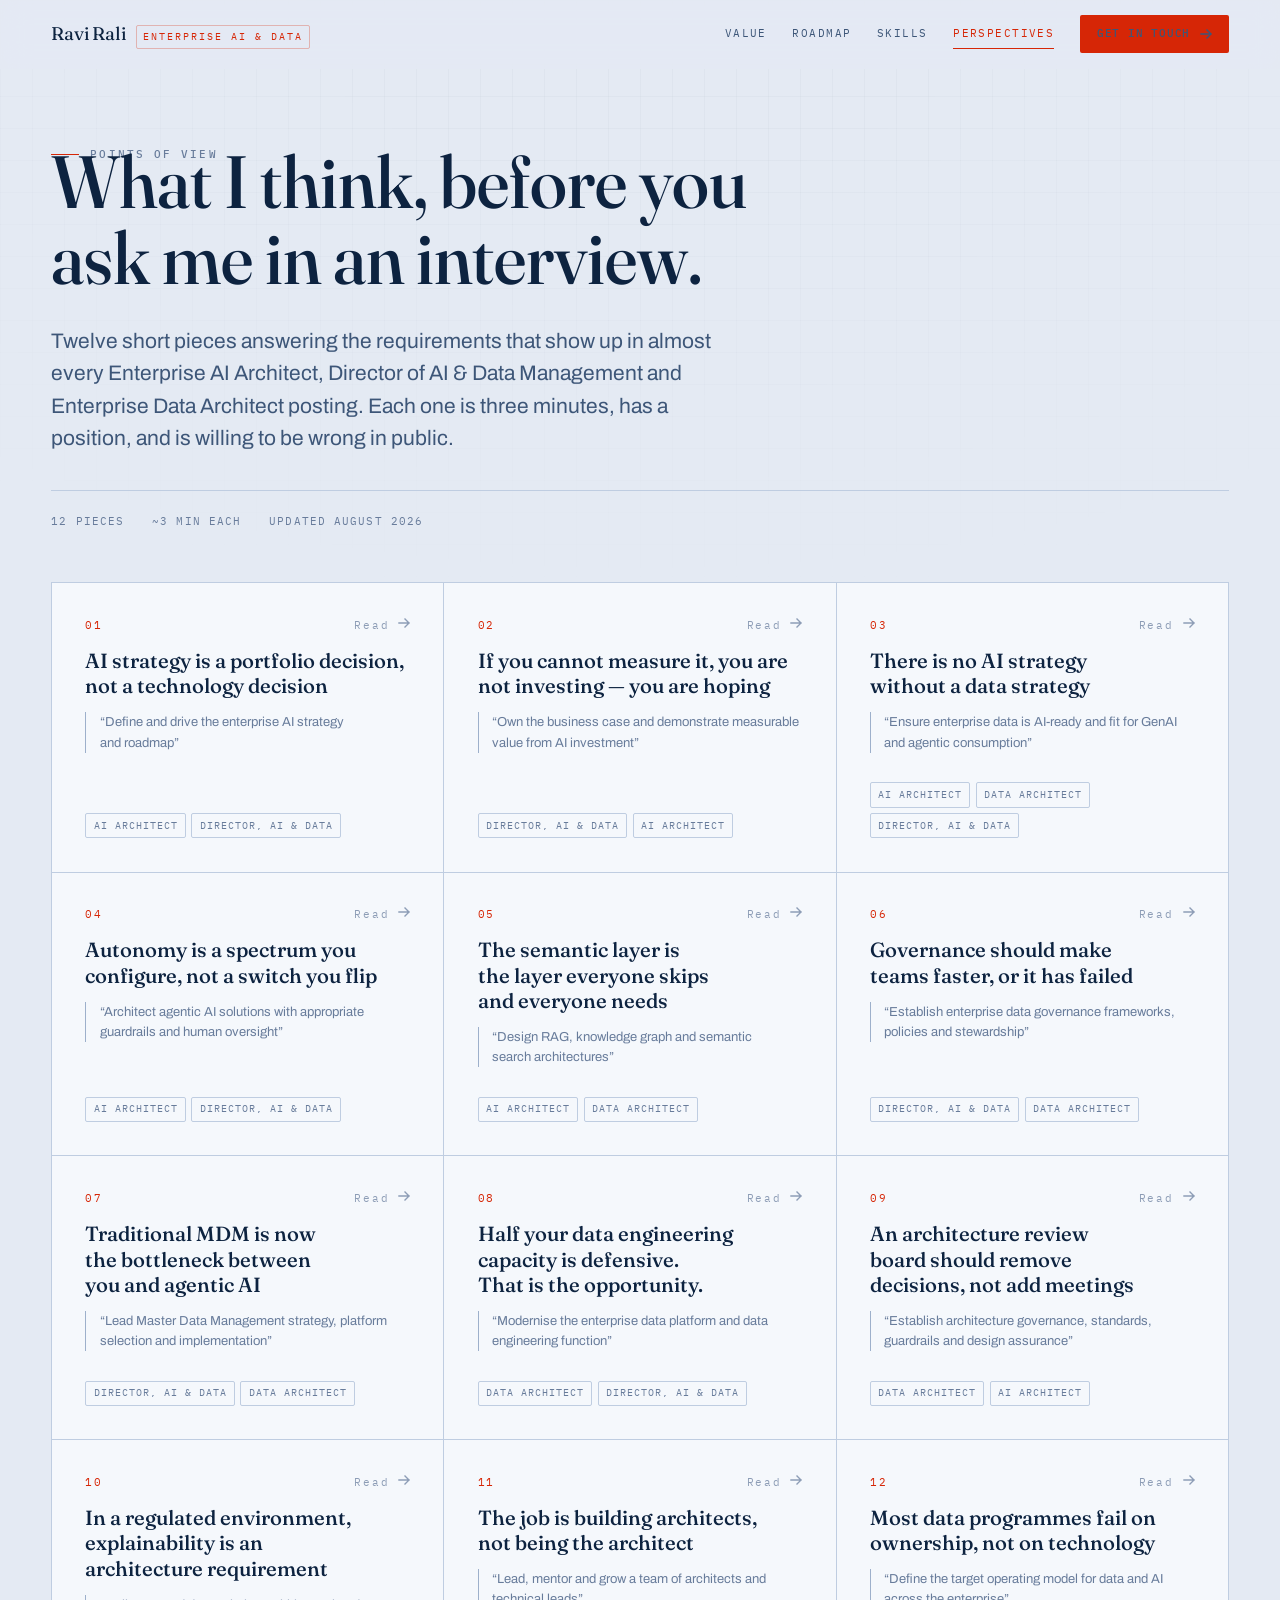
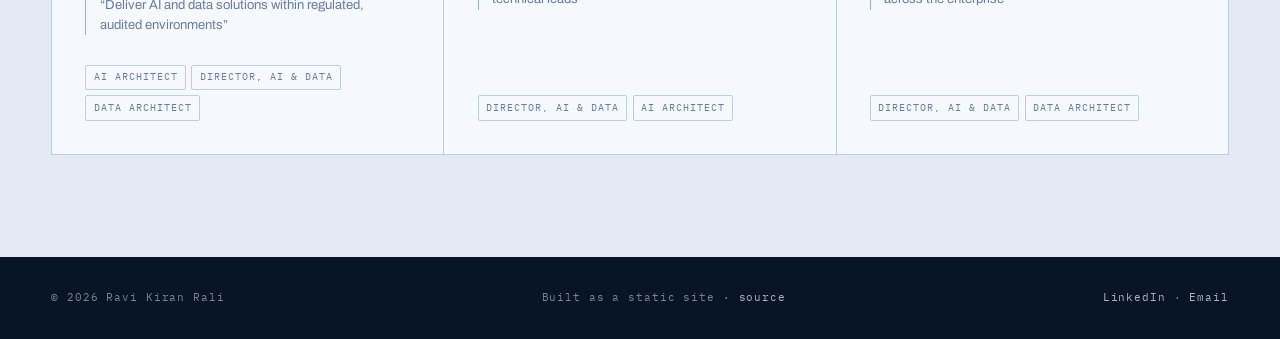
==== perspectives/index.html @ 4c83791d "Build CV site: roadmap, skills pillars and 12 perspective pages Static site for ravikrali/resume, ge" ====
<!doctype html>
<html lang="en" class="no-js">
<head>
<meta charset="utf-8">
<meta name="viewport" content="width=device-width, initial-scale=1">
<title>Perspectives — Ravi Rali</title>
<meta name="description" content="Short points of view on AI strategy, data governance, MDM, agentic AI, architecture governance and leading architects.">
<link rel="canonical" href="https://ravikrali.github.io/resume/perspectives/index.html">
<meta property="og:type" content="website">
<meta property="og:title" content="Perspectives — Ravi Rali">
<meta property="og:description" content="Short points of view on AI strategy, data governance, MDM, agentic AI, architecture governance and leading architects.">
<meta property="og:url" content="https://ravikrali.github.io/resume/perspectives/index.html">
<meta name="twitter:card" content="summary_large_image">
<meta name="theme-color" content="#0d2340">
<link rel="preconnect" href="https://fonts.googleapis.com">
<link rel="preconnect" href="https://fonts.gstatic.com" crossorigin>
<link rel="stylesheet" href="https://fonts.googleapis.com/css2?family=Fraunces:opsz,wght@9..144,300..700&family=Archivo:wght@400;500;600&family=IBM+Plex+Mono:wght@400;500&display=swap">
<link rel="stylesheet" href="../assets/css/site.css">
<link rel="icon" href="../assets/img/favicon.svg" type="image/svg+xml">

</head>
<body>
<a class="skip" href="#main">Skip to content</a>
<header class="masthead">
  <div class="shell masthead__in">
    <a class="brand" href="../index.html">
      Ravi&nbsp;Rali
      <span class="brand__mark">Enterprise AI &amp; Data</span>
    </a>
    <nav class="navlinks" aria-label="Primary">
      <a href="../index.html#value">Value</a>
      <a href="../index.html#roadmap">Roadmap</a>
      <a href="../index.html#skills">Skills</a>
      <a class="nav-keep" href="../perspectives/index.html" aria-current="page">Perspectives</a>
      <a class="btn" href="../index.html#contact">Get in touch <svg class="arw" width="12" height="12" viewBox="0 0 12 12" fill="none" aria-hidden="true"><path d="M1 6h10M7 2l4 4-4 4" stroke="currentColor" stroke-width="1.4" stroke-linecap="square"/></svg></a>
    </nav>
  </div>
</header>
<main id="main">
<section class="povhero">
  <div class="shell">
    <p class="eyebrow">Points of view</p>
    <h1>What I think, before you ask me in an interview.</h1>
    <p class="povhero__stand">Twelve short pieces answering the requirements that show up in almost every
    Enterprise AI Architect, Director of AI &amp; Data Management and Enterprise Data Architect posting.
    Each one is three minutes, has a position, and is willing to be wrong in public.</p>
    <div class="povmeta"><span>12 pieces</span><span>~3 min each</span><span>Updated August 2026</span></div>
  </div>
</section>
<section class="shell" style="padding-bottom:clamp(4rem,8vw,7rem)">
  <div class="povgrid"><a class="povcard" href="ai-strategy.html">
  <span class="povcard__top"><span class="povcard__num">01</span><span>Read <svg class="arw" width="12" height="12" viewBox="0 0 12 12" fill="none" aria-hidden="true"><path d="M1 6h10M7 2l4 4-4 4" stroke="currentColor" stroke-width="1.4" stroke-linecap="square"/></svg></span></span>
  <h3>AI strategy is a portfolio decision, not a technology decision</h3>
  <p class="povcard__req">&ldquo;Define and drive the enterprise AI strategy and roadmap&rdquo;</p>
  <ul class="povcard__tags"><li class="tag">AI Architect</li><li class="tag">Director, AI &amp; Data</li></ul>
</a><a class="povcard" href="ai-roi.html">
  <span class="povcard__top"><span class="povcard__num">02</span><span>Read <svg class="arw" width="12" height="12" viewBox="0 0 12 12" fill="none" aria-hidden="true"><path d="M1 6h10M7 2l4 4-4 4" stroke="currentColor" stroke-width="1.4" stroke-linecap="square"/></svg></span></span>
  <h3>If you cannot measure it, you are not investing — you are hoping</h3>
  <p class="povcard__req">&ldquo;Own the business case and demonstrate measurable value from AI investment&rdquo;</p>
  <ul class="povcard__tags"><li class="tag">Director, AI &amp; Data</li><li class="tag">AI Architect</li></ul>
</a><a class="povcard" href="ai-ready-data.html">
  <span class="povcard__top"><span class="povcard__num">03</span><span>Read <svg class="arw" width="12" height="12" viewBox="0 0 12 12" fill="none" aria-hidden="true"><path d="M1 6h10M7 2l4 4-4 4" stroke="currentColor" stroke-width="1.4" stroke-linecap="square"/></svg></span></span>
  <h3>There is no AI strategy without a data strategy</h3>
  <p class="povcard__req">&ldquo;Ensure enterprise data is AI-ready and fit for GenAI and agentic consumption&rdquo;</p>
  <ul class="povcard__tags"><li class="tag">AI Architect</li><li class="tag">Data Architect</li><li class="tag">Director, AI &amp; Data</li></ul>
</a><a class="povcard" href="agentic-ai.html">
  <span class="povcard__top"><span class="povcard__num">04</span><span>Read <svg class="arw" width="12" height="12" viewBox="0 0 12 12" fill="none" aria-hidden="true"><path d="M1 6h10M7 2l4 4-4 4" stroke="currentColor" stroke-width="1.4" stroke-linecap="square"/></svg></span></span>
  <h3>Autonomy is a spectrum you configure, not a switch you flip</h3>
  <p class="povcard__req">&ldquo;Architect agentic AI solutions with appropriate guardrails and human oversight&rdquo;</p>
  <ul class="povcard__tags"><li class="tag">AI Architect</li><li class="tag">Director, AI &amp; Data</li></ul>
</a><a class="povcard" href="knowledge-graphs-rag.html">
  <span class="povcard__top"><span class="povcard__num">05</span><span>Read <svg class="arw" width="12" height="12" viewBox="0 0 12 12" fill="none" aria-hidden="true"><path d="M1 6h10M7 2l4 4-4 4" stroke="currentColor" stroke-width="1.4" stroke-linecap="square"/></svg></span></span>
  <h3>The semantic layer is the layer everyone skips and everyone needs</h3>
  <p class="povcard__req">&ldquo;Design RAG, knowledge graph and semantic search architectures&rdquo;</p>
  <ul class="povcard__tags"><li class="tag">AI Architect</li><li class="tag">Data Architect</li></ul>
</a><a class="povcard" href="data-governance.html">
  <span class="povcard__top"><span class="povcard__num">06</span><span>Read <svg class="arw" width="12" height="12" viewBox="0 0 12 12" fill="none" aria-hidden="true"><path d="M1 6h10M7 2l4 4-4 4" stroke="currentColor" stroke-width="1.4" stroke-linecap="square"/></svg></span></span>
  <h3>Governance should make teams faster, or it has failed</h3>
  <p class="povcard__req">&ldquo;Establish enterprise data governance frameworks, policies and stewardship&rdquo;</p>
  <ul class="povcard__tags"><li class="tag">Director, AI &amp; Data</li><li class="tag">Data Architect</li></ul>
</a><a class="povcard" href="mdm-ai-native.html">
  <span class="povcard__top"><span class="povcard__num">07</span><span>Read <svg class="arw" width="12" height="12" viewBox="0 0 12 12" fill="none" aria-hidden="true"><path d="M1 6h10M7 2l4 4-4 4" stroke="currentColor" stroke-width="1.4" stroke-linecap="square"/></svg></span></span>
  <h3>Traditional MDM is now the bottleneck between you and agentic AI</h3>
  <p class="povcard__req">&ldquo;Lead Master Data Management strategy, platform selection and implementation&rdquo;</p>
  <ul class="povcard__tags"><li class="tag">Director, AI &amp; Data</li><li class="tag">Data Architect</li></ul>
</a><a class="povcard" href="data-engineering.html">
  <span class="povcard__top"><span class="povcard__num">08</span><span>Read <svg class="arw" width="12" height="12" viewBox="0 0 12 12" fill="none" aria-hidden="true"><path d="M1 6h10M7 2l4 4-4 4" stroke="currentColor" stroke-width="1.4" stroke-linecap="square"/></svg></span></span>
  <h3>Half your data engineering capacity is defensive. That is the opportunity.</h3>
  <p class="povcard__req">&ldquo;Modernise the enterprise data platform and data engineering function&rdquo;</p>
  <ul class="povcard__tags"><li class="tag">Data Architect</li><li class="tag">Director, AI &amp; Data</li></ul>
</a><a class="povcard" href="architecture-governance.html">
  <span class="povcard__top"><span class="povcard__num">09</span><span>Read <svg class="arw" width="12" height="12" viewBox="0 0 12 12" fill="none" aria-hidden="true"><path d="M1 6h10M7 2l4 4-4 4" stroke="currentColor" stroke-width="1.4" stroke-linecap="square"/></svg></span></span>
  <h3>An architecture review board should remove decisions, not add meetings</h3>
  <p class="povcard__req">&ldquo;Establish architecture governance, standards, guardrails and design assurance&rdquo;</p>
  <ul class="povcard__tags"><li class="tag">Data Architect</li><li class="tag">AI Architect</li></ul>
</a><a class="povcard" href="regulated-ai.html">
  <span class="povcard__top"><span class="povcard__num">10</span><span>Read <svg class="arw" width="12" height="12" viewBox="0 0 12 12" fill="none" aria-hidden="true"><path d="M1 6h10M7 2l4 4-4 4" stroke="currentColor" stroke-width="1.4" stroke-linecap="square"/></svg></span></span>
  <h3>In a regulated environment, explainability is an architecture requirement</h3>
  <p class="povcard__req">&ldquo;Deliver AI and data solutions within regulated, audited environments&rdquo;</p>
  <ul class="povcard__tags"><li class="tag">AI Architect</li><li class="tag">Director, AI &amp; Data</li><li class="tag">Data Architect</li></ul>
</a><a class="povcard" href="leading-architects.html">
  <span class="povcard__top"><span class="povcard__num">11</span><span>Read <svg class="arw" width="12" height="12" viewBox="0 0 12 12" fill="none" aria-hidden="true"><path d="M1 6h10M7 2l4 4-4 4" stroke="currentColor" stroke-width="1.4" stroke-linecap="square"/></svg></span></span>
  <h3>The job is building architects, not being the architect</h3>
  <p class="povcard__req">&ldquo;Lead, mentor and grow a team of architects and technical leads&rdquo;</p>
  <ul class="povcard__tags"><li class="tag">Director, AI &amp; Data</li><li class="tag">AI Architect</li></ul>
</a><a class="povcard" href="operating-model.html">
  <span class="povcard__top"><span class="povcard__num">12</span><span>Read <svg class="arw" width="12" height="12" viewBox="0 0 12 12" fill="none" aria-hidden="true"><path d="M1 6h10M7 2l4 4-4 4" stroke="currentColor" stroke-width="1.4" stroke-linecap="square"/></svg></span></span>
  <h3>Most data programmes fail on ownership, not on technology</h3>
  <p class="povcard__req">&ldquo;Define the target operating model for data and AI across the enterprise&rdquo;</p>
  <ul class="povcard__tags"><li class="tag">Director, AI &amp; Data</li><li class="tag">Data Architect</li></ul>
</a></div>
</section>
</main>
<footer class="footer">
  <div class="shell footer__in">
    <span>&copy; <span data-year>2026</span> Ravi Kiran Rali</span>
    <span>Built as a static site &middot; <a href="https://github.com/ravikrali/resume">source</a></span>
    <span><a href="https://www.linkedin.com/in/ravirali">LinkedIn</a> &middot; <a href="mailto:rali.rk@gmail.com">Email</a></span>
  </div>
</footer>
<script src="../assets/js/site.js" defer></script>
</body>
</html>
---- assets/css/site.css ----
/* =========================================================================
   Ravi Kiran Rali — enterprise architecture portfolio
   Aesthetic: strategy-note editorial × engineering blueprint.
   Hairline grid, monospace metadata, one decisive accent.
   ========================================================================= */

/* ---------- 1. Tokens ---------------------------------------------------- */

:root {
  /* Ground — light bluish grey */
  --paper:        #e4eaf3;
  --paper-deep:   #d6dfec;
  --paper-tint:   #edf1f7;
  --surface:      #f5f8fc;
  --surface-hi:   #ffffff;

  /* Foreground — dark navy */
  --navy:         #0d2340;
  --navy-deep:    #071527;
  --navy-mid:     #1b3a63;
  --ink:          #0d2340;
  --ink-2:        #3d5678;
  --ink-3:        #687c9b;
  --ink-4:        #8d9db6;

  /* Rules */
  --rule:         #bfcde1;
  --rule-soft:    #d3dded;
  --rule-hard:    #9db0cb;

  /* Accent — action */
  --flame:        #d62606;
  --flame-deep:   #a81d04;
  --flame-tint:   rgba(214, 38, 6, .085);
  --flame-line:   rgba(214, 38, 6, .28);

  /* Type */
  --display: "Fraunces", "Iowan Old Style", Georgia, serif;
  --sans:    "Archivo", "Helvetica Neue", Helvetica, sans-serif;
  --mono:    "IBM Plex Mono", ui-monospace, "SFMono-Regular", Menlo, monospace;

  /* Fluid scale */
  --t-xs:   0.6875rem;
  --t-sm:   0.8125rem;
  --t-base: clamp(1rem, .96rem + .2vw, 1.0625rem);
  --t-lg:   clamp(1.125rem, 1.05rem + .35vw, 1.3125rem);
  --t-xl:   clamp(1.375rem, 1.2rem + .8vw, 1.875rem);
  --t-2xl:  clamp(1.75rem, 1.35rem + 1.9vw, 2.875rem);
  --t-3xl:  clamp(2.35rem, 1.5rem + 3.9vw, 5rem);
  --t-4xl:  clamp(3rem, 1.4rem + 6.6vw, 7.25rem);

  /* Rhythm */
  --gutter: clamp(1.25rem, 4vw, 4rem);
  --measure: 68ch;
  --shell: 1280px;
  --band: clamp(4.5rem, 9vw, 8.5rem);

  --shadow-lift: 0 1px 0 rgba(13,35,64,.04), 0 12px 30px -18px rgba(7,21,39,.35);
  --shadow-deep: 0 2px 0 rgba(13,35,64,.05), 0 34px 60px -34px rgba(7,21,39,.5);

  --ease: cubic-bezier(.22, .68, .28, 1);
}

/* ---------- 2. Reset ----------------------------------------------------- */

*, *::before, *::after { box-sizing: border-box; }

html {
  -webkit-text-size-adjust: 100%;
  scroll-behavior: smooth;
  scroll-padding-top: 5.5rem;
}

@media (prefers-reduced-motion: reduce) {
  html { scroll-behavior: auto; }
  *, *::before, *::after {
    animation-duration: .001ms !important;
    animation-iteration-count: 1 !important;
    transition-duration: .001ms !important;
  }
}

body {
  margin: 0;
  font-family: var(--sans);
  font-size: var(--t-base);
  line-height: 1.62;
  color: var(--ink);
  background: var(--paper);
  -webkit-font-smoothing: antialiased;
  text-rendering: optimizeLegibility;
  overflow-x: hidden;
}

/* Blueprint grain: a 32px hairline grid, barely there. */
body::before {
  content: "";
  position: fixed;
  inset: 0;
  pointer-events: none;
  z-index: 0;
  opacity: .55;
  background-image:
    linear-gradient(to right, rgba(13,35,64,.045) 1px, transparent 1px),
    linear-gradient(to bottom, rgba(13,35,64,.045) 1px, transparent 1px);
  background-size: 32px 32px;
  mask-image: radial-gradient(ellipse 120% 90% at 50% 0%, #000 20%, transparent 78%);
  -webkit-mask-image: radial-gradient(ellipse 120% 90% at 50% 0%, #000 20%, transparent 78%);
}

img { max-width: 100%; display: block; }
figure { margin: 0; }
h1, h2, h3, h4 { margin: 0; font-weight: 500; text-wrap: balance; }
p { margin: 0; text-wrap: pretty; }
ul, ol { margin: 0; padding: 0; list-style: none; }

a { color: inherit; text-decoration-color: var(--flame-line); text-underline-offset: .22em; }
a:focus-visible, button:focus-visible, summary:focus-visible {
  outline: 2px solid var(--flame);
  outline-offset: 3px;
  border-radius: 2px;
}

::selection { background: var(--flame); color: #fff; }

/* ---------- 3. Primitives ------------------------------------------------ */

.shell {
  width: min(100% - (var(--gutter) * 2), var(--shell));
  margin-inline: auto;
  position: relative;
  z-index: 1;
}

.eyebrow {
  font-family: var(--mono);
  font-size: var(--t-xs);
  letter-spacing: .19em;
  text-transform: uppercase;
  color: var(--ink-3);
  font-weight: 500;
  display: flex;
  align-items: center;
  gap: .7rem;
}
.eyebrow::before {
  content: "";
  width: 1.75rem;
  height: 1px;
  background: var(--flame);
  flex: none;
}
.eyebrow--plain::before { display: none; }

.display {
  font-family: var(--display);
  font-weight: 400;
  font-variation-settings: "opsz" 40, "SOFT" 12, "WONK" 1;
  letter-spacing: -.018em;
  line-height: 1.04;
  color: var(--navy);
}

.lede {
  font-size: var(--t-lg);
  line-height: 1.52;
  color: var(--ink-2);
  max-width: 56ch;
}

.band {
  padding-block: var(--band);
  position: relative;
}
.band + .band { border-top: 1px solid var(--rule); }
.band--deep { background: linear-gradient(180deg, var(--paper-deep), var(--paper)); }

.band-head {
  display: grid;
  gap: 1.15rem;
  margin-bottom: clamp(2.5rem, 5vw, 4.25rem);
  max-width: 62ch;
}
.band-head h2 { font-size: var(--t-2xl); }

/* Buttons */
.btn {
  --btn-bg: var(--flame);
  --btn-fg: #fff;
  display: inline-flex;
  align-items: center;
  gap: .6rem;
  padding: .82rem 1.45rem;
  background: var(--btn-bg);
  color: var(--btn-fg);
  border: 1px solid var(--btn-bg);
  font-family: var(--mono);
  font-size: var(--t-sm);
  font-weight: 500;
  letter-spacing: .07em;
  text-transform: uppercase;
  text-decoration: none;
  cursor: pointer;
  border-radius: 2px;
  transition: background .22s var(--ease), color .22s var(--ease),
              border-color .22s var(--ease), transform .22s var(--ease);
}
.btn:hover { background: var(--flame-deep); border-color: var(--flame-deep); transform: translateY(-2px); }
.btn:active { transform: translateY(0); }
.btn .arw { transition: transform .22s var(--ease); }
.btn:hover .arw { transform: translateX(4px); }

.btn--ghost {
  --btn-bg: transparent;
  --btn-fg: var(--navy);
  border-color: var(--rule-hard);
}
.btn--ghost:hover {
  background: var(--navy);
  border-color: var(--navy);
  color: var(--surface-hi);
}

.chip {
  display: inline-block;
  font-family: var(--mono);
  font-size: var(--t-xs);
  letter-spacing: .04em;
  padding: .3rem .62rem;
  border: 1px solid var(--rule);
  background: var(--surface-hi);
  color: var(--ink-2);
  border-radius: 2px;
  white-space: nowrap;
}

/* ---------- 4. Masthead -------------------------------------------------- */

.masthead {
  position: sticky;
  top: 0;
  z-index: 60;
  background: rgba(228, 234, 243, .82);
  backdrop-filter: saturate(160%) blur(14px);
  -webkit-backdrop-filter: saturate(160%) blur(14px);
  border-bottom: 1px solid transparent;
  transition: border-color .3s var(--ease), background .3s var(--ease);
}
.masthead.is-stuck {
  border-bottom-color: var(--rule);
  background: rgba(228, 234, 243, .94);
}
.masthead__in {
  display: flex;
  align-items: center;
  justify-content: space-between;
  gap: 1.5rem;
  height: 4.25rem;
}
.brand {
  display: flex;
  align-items: baseline;
  gap: .65rem;
  text-decoration: none;
  font-family: var(--display);
  font-variation-settings: "opsz" 20, "SOFT" 10;
  font-size: 1.15rem;
  letter-spacing: -.01em;
  color: var(--navy);
  white-space: nowrap;
}
.brand__mark {
  font-family: var(--mono);
  font-size: .62rem;
  letter-spacing: .2em;
  text-transform: uppercase;
  color: var(--flame);
  border: 1px solid var(--flame-line);
  padding: .2rem .38rem;
  border-radius: 2px;
}
.navlinks {
  display: flex;
  align-items: center;
  gap: clamp(.9rem, 2vw, 2rem);
  font-family: var(--mono);
  font-size: var(--t-xs);
  letter-spacing: .13em;
  text-transform: uppercase;
}
.navlinks a {
  text-decoration: none;
  color: var(--ink-2);
  padding-block: .35rem;
  border-bottom: 1px solid transparent;
  transition: color .2s var(--ease), border-color .2s var(--ease);
}
.navlinks a:hover, .navlinks a[aria-current="page"] { color: var(--flame); border-bottom-color: var(--flame); }
.navlinks .btn { padding: .55rem 1rem; font-size: var(--t-xs); }
.navlinks .btn:hover { color: #fff; border-bottom-color: var(--flame-deep); }

@media (max-width: 880px) {
  .navlinks a:not(.btn):not(.nav-keep) { display: none; }
}
@media (max-width: 520px) {
  .brand__mark { display: none; }
}

/* ---------- 5. Hero ------------------------------------------------------ */

.hero {
  position: relative;
  padding-top: clamp(3rem, 7vw, 6rem);
  padding-bottom: clamp(3rem, 6vw, 5rem);
  overflow: hidden;
}
.hero::after {
  content: "";
  position: absolute;
  top: -18%;
  right: -12%;
  width: 46rem;
  height: 46rem;
  border-radius: 50%;
  background: radial-gradient(circle at 35% 35%, rgba(214,38,6,.10), transparent 62%);
  pointer-events: none;
  z-index: 0;
}

.hero__grid {
  display: grid;
  grid-template-columns: minmax(0, 1fr) minmax(0, 20rem);
  gap: clamp(2rem, 5vw, 4.5rem);
  align-items: end;
  position: relative;
  z-index: 1;
}
@media (max-width: 940px) {
  .hero__grid { grid-template-columns: 1fr; align-items: start; }
}

.hero__name {
  font-size: var(--t-4xl);
  font-variation-settings: "opsz" 144, "SOFT" 14, "WONK" 1;
  line-height: .92;
  margin-block: 1.4rem .1rem;
}
.hero__name .surname { display: block; color: var(--navy-mid); }

.hero__roles {
  display: flex;
  flex-wrap: wrap;
  align-items: center;
  gap: .5rem .9rem;
  margin-top: 1.5rem;
  font-family: var(--mono);
  font-size: var(--t-sm);
  letter-spacing: .05em;
  color: var(--navy);
}
.hero__roles span { display: inline-flex; align-items: center; gap: .9rem; }
.hero__roles span::after {
  content: "";
  width: 5px; height: 5px;
  background: var(--flame);
  transform: rotate(45deg);
}
.hero__roles span:last-child::after { display: none; }

.hero__tagline {
  font-family: var(--display);
  font-variation-settings: "opsz" 28, "SOFT" 10;
  font-size: var(--t-xl);
  line-height: 1.38;
  color: var(--ink);
  max-width: 34ch;
  margin-top: 2rem;
  padding-left: 1.35rem;
  border-left: 2px solid var(--flame);
}

.hero__actions {
  display: flex;
  flex-wrap: wrap;
  gap: .75rem;
  margin-top: 2.4rem;
}

.hero__portrait {
  position: relative;
  align-self: end;
}
.hero__portrait img {
  width: 100%;
  height: auto;          /* beat the HTML height attribute */
  aspect-ratio: 4 / 5;
  object-fit: cover;
  object-position: center 18%;
  border-radius: 2px;
  filter: grayscale(1) contrast(1.06);
  border: 1px solid var(--rule);
  box-shadow: var(--shadow-deep);
}
.hero__portrait::after {
  content: "";
  position: absolute;
  inset: .7rem -.7rem -.7rem .7rem;
  border: 1px solid var(--flame-line);
  border-radius: 2px;
  z-index: -1;
}
.hero__loc {
  font-family: var(--mono);
  font-size: var(--t-xs);
  letter-spacing: .13em;
  text-transform: uppercase;
  color: var(--ink-3);
  margin-top: .9rem;
}
@media (max-width: 940px) {
  .hero__portrait { max-width: 15rem; }
}

/* Metrics strip */
.metrics {
  display: grid;
  grid-template-columns: repeat(4, minmax(0, 1fr));
  border-top: 1px solid var(--navy);
  border-bottom: 1px solid var(--rule);
  margin-top: clamp(3rem, 6vw, 5rem);
  position: relative;
  z-index: 1;
}
@media (max-width: 880px) { .metrics { grid-template-columns: repeat(2, 1fr); } }
@media (max-width: 460px) { .metrics { grid-template-columns: 1fr; } }

.metric {
  padding: 1.6rem 1.4rem 1.5rem 0;
  border-right: 1px solid var(--rule-soft);
}
.metric:last-child { border-right: 0; }
@media (max-width: 880px) {
  .metric:nth-child(2n) { border-right: 0; }
  .metric { border-bottom: 1px solid var(--rule-soft); }
}
.metric__fig {
  font-family: var(--display);
  font-variation-settings: "opsz" 60, "SOFT" 10;
  font-size: clamp(2rem, 3.4vw, 3rem);
  line-height: 1;
  color: var(--navy);
  display: flex;
  align-items: baseline;
  gap: .1em;
}
.metric__fig .unit {
  font-family: var(--mono);
  font-size: .34em;
  letter-spacing: .06em;
  color: var(--flame);
  transform: translateY(-.15em);
}
.metric__label {
  font-size: var(--t-sm);
  color: var(--ink-3);
  margin-top: .7rem;
  line-height: 1.45;
  max-width: 24ch;
}

/* ---------- 6. Summary + value ------------------------------------------ */

.summary__grid {
  display: grid;
  grid-template-columns: minmax(0, 15rem) minmax(0, 1fr);
  gap: clamp(2rem, 5vw, 5rem);
}
@media (max-width: 860px) { .summary__grid { grid-template-columns: 1fr; } }

.summary__body p { font-size: var(--t-lg); line-height: 1.62; max-width: var(--measure); }
.summary__body p + p { margin-top: 1.4rem; color: var(--ink-2); }

.value {
  display: grid;
  grid-template-columns: repeat(auto-fit, minmax(min(100%, 17rem), 1fr));
  gap: 1px;
  background: var(--rule);
  border: 1px solid var(--rule);
  margin-top: clamp(3rem, 6vw, 4.5rem);
}
.value__card {
  background: var(--surface);
  padding: clamp(1.6rem, 2.6vw, 2.3rem);
  display: flex;
  flex-direction: column;
  gap: .85rem;
  transition: background .3s var(--ease);
}
.value__card:hover { background: var(--surface-hi); }
.value__num {
  font-family: var(--mono);
  font-size: var(--t-xs);
  letter-spacing: .18em;
  color: var(--flame);
}
.value__card h3 {
  font-family: var(--display);
  font-variation-settings: "opsz" 24, "SOFT" 10;
  font-size: 1.3rem;
  line-height: 1.2;
  color: var(--navy);
}
.value__card p { font-size: var(--t-sm); color: var(--ink-2); line-height: 1.6; }
.value__proof {
  margin-top: auto;
  padding-top: 1rem;
  border-top: 1px dashed var(--rule);
  font-family: var(--mono);
  font-size: var(--t-xs);
  line-height: 1.55;
  color: var(--ink-3);
}

/* ---------- 7. Roadmap --------------------------------------------------- */

/* 7a. Year ribbon — the roadmap at a glance */
.ribbon {
  position: relative;
  margin-bottom: clamp(2.75rem, 5vw, 4rem);
  padding-block: 2.6rem 1.9rem;
}
.ribbon__line {
  position: absolute;
  left: 0; right: 0; top: 50%;
  height: 1px;
  background: linear-gradient(90deg, var(--rule-hard), var(--navy) 82%, var(--flame));
}
.ribbon__track { position: relative; height: 1px; }
.ribbon__dot {
  position: absolute;
  top: 50%;
  translate: -50% -50%;
  width: 13px; height: 13px;
  padding: 0;
  border-radius: 50%;
  border: 1px solid var(--navy);
  background: var(--paper);
  cursor: pointer;
  transition: background .22s var(--ease), border-color .22s var(--ease),
              scale .22s var(--ease);
}
.ribbon__dot::after {
  content: attr(data-year);
  position: absolute;
  left: 50%;
  translate: -50%;
  bottom: calc(100% + .7rem);
  font-family: var(--mono);
  font-size: var(--t-xs);
  letter-spacing: .08em;
  color: var(--ink-3);
  opacity: 0;
  transition: opacity .22s var(--ease), color .22s var(--ease);
  pointer-events: none;
}
.ribbon__dot:nth-child(odd)::after { bottom: auto; top: calc(100% + .7rem); }
.ribbon__dot:hover { scale: 1.35; border-color: var(--flame); }
.ribbon__dot:hover::after { opacity: 1; }
.ribbon__dot[aria-current="true"] {
  background: var(--flame);
  border-color: var(--flame);
  scale: 1.3;
  box-shadow: 0 0 0 5px var(--flame-tint);
}
.ribbon__dot[aria-current="true"]::after { opacity: 1; color: var(--flame); }
.ribbon__caps {
  display: flex;
  justify-content: space-between;
  font-family: var(--mono);
  font-size: var(--t-xs);
  letter-spacing: .16em;
  text-transform: uppercase;
  color: var(--ink-4);
  margin-top: 2.3rem;
}
@media (max-width: 720px) { .ribbon { display: none; } }

/* 7b. Vertical spine */
.rm { position: relative; }
.rm::before {
  content: "";
  position: absolute;
  left: 0; top: .5rem; bottom: 3rem;
  width: 1px;
  background: linear-gradient(180deg, var(--flame) 0 3rem, var(--rule-hard) 12rem, var(--rule));
}

.rm__era {
  display: flex;
  align-items: center;
  gap: 1rem;
  padding-left: 2.6rem;
  margin: 2.75rem 0 1.4rem;
  font-family: var(--mono);
  font-size: var(--t-xs);
  letter-spacing: .2em;
  text-transform: uppercase;
  color: var(--ink-4);
}
.rm__era:first-child { margin-top: 0; }
.rm__era::after { content: ""; flex: 1; height: 1px; background: var(--rule-soft); }

.rm__item { position: relative; padding-left: 2.6rem; }
.rm__item + .rm__item { margin-top: .5rem; }
.rm__item::before {
  content: "";
  position: absolute;
  left: -5px; top: 2.05rem;
  width: 11px; height: 11px;
  border-radius: 50%;
  background: var(--paper);
  border: 1px solid var(--rule-hard);
  transition: background .25s var(--ease), border-color .25s var(--ease),
              box-shadow .25s var(--ease);
  z-index: 2;
}
.rm__item.is-open::before {
  background: var(--flame);
  border-color: var(--flame);
  box-shadow: 0 0 0 5px var(--flame-tint);
}

.rm__head {
  width: 100%;
  display: grid;
  grid-template-columns: minmax(0, 10.5rem) minmax(0, 1fr) auto;
  align-items: baseline;
  gap: 1rem 1.75rem;
  padding: 1.5rem 1.25rem 1.5rem 1.4rem;
  background: transparent;
  border: 1px solid transparent;
  border-bottom-color: var(--rule-soft);
  border-radius: 2px;
  text-align: left;
  font: inherit;
  color: inherit;
  cursor: pointer;
  transition: background .25s var(--ease), border-color .25s var(--ease),
              padding-left .25s var(--ease);
}
.rm__head:hover { background: var(--surface); border-color: var(--rule-soft); padding-left: 1.7rem; }
.rm__item.is-open .rm__head {
  background: var(--surface-hi);
  border-color: var(--rule);
  border-bottom-color: var(--rule);
}
@media (max-width: 760px) {
  .rm__head { grid-template-columns: minmax(0,1fr) auto; gap: .5rem 1rem; padding-inline: .9rem; }
  .rm__years { grid-column: 1 / -1; }
}

.rm__years {
  font-family: var(--mono);
  font-size: var(--t-xs);
  letter-spacing: .1em;
  color: var(--ink-3);
  white-space: nowrap;
}
.rm__item.is-open .rm__years { color: var(--flame); }
.rm__title { min-width: 0; }
.rm__role {
  font-family: var(--display);
  font-variation-settings: "opsz" 26, "SOFT" 10;
  font-size: clamp(1.1rem, 1.7vw, 1.4rem);
  line-height: 1.22;
  color: var(--navy);
  display: block;
}
.rm__org {
  display: block;
  font-size: var(--t-sm);
  color: var(--ink-3);
  margin-top: .35rem;
}
.rm__toggle {
  flex: none;
  width: 1.9rem; height: 1.9rem;
  display: grid;
  place-items: center;
  border: 1px solid var(--rule);
  border-radius: 50%;
  color: var(--navy);
  align-self: center;
  transition: transform .3s var(--ease), background .25s var(--ease),
              border-color .25s var(--ease), color .25s var(--ease);
}
.rm__head:hover .rm__toggle { border-color: var(--flame); color: var(--flame); }
.rm__item.is-open .rm__toggle {
  transform: rotate(180deg);
  background: var(--flame);
  border-color: var(--flame);
  color: #fff;
}

/* Panel — height is driven in px by site.js so the transition is reliable.
   Without JS the panels stay open, which is the right fallback for a CV. */
.rm__panel {
  height: 0;
  overflow: hidden;
  transition: height .42s var(--ease);
}
.no-js .rm__panel { height: auto; }
.rm__panelin { overflow: hidden; }
.rm__body {
  border: 1px solid var(--rule);
  border-top: 0;
  background: var(--surface-hi);
  padding: clamp(1.5rem, 3vw, 2.5rem);
  display: grid;
  grid-template-columns: minmax(0, 1fr) minmax(0, 17rem);
  gap: clamp(1.75rem, 3.5vw, 3rem);
  opacity: 0;
  transform: translateY(-6px);
  transition: opacity .38s var(--ease) .06s, transform .38s var(--ease) .06s;
}
.rm__item.is-open .rm__body { opacity: 1; transform: none; }
.no-js .rm__body { opacity: 1; transform: none; }
@media (max-width: 900px) { .rm__body { grid-template-columns: 1fr; } }

.rm__headline {
  font-family: var(--display);
  font-variation-settings: "opsz" 26, "SOFT" 10;
  font-size: var(--t-lg);
  line-height: 1.4;
  color: var(--navy);
  margin-bottom: .9rem;
}
.rm__context { font-size: var(--t-sm); color: var(--ink-2); line-height: 1.66; max-width: 62ch; }

.rm__outcomes { margin-top: 1.75rem; display: grid; gap: 1.05rem; }
.rm__outcome {
  display: grid;
  grid-template-columns: 5.5rem minmax(0, 1fr);
  gap: 1.1rem;
  align-items: start;
  padding-top: 1.05rem;
  border-top: 1px solid var(--rule-soft);
  font-size: var(--t-sm);
  line-height: 1.6;
  color: var(--ink-2);
}
.rm__outcome:first-child { border-top: 0; padding-top: 0; }
.rm__metric {
  font-family: var(--display);
  font-variation-settings: "opsz" 30, "SOFT" 10;
  font-size: 1.4rem;
  line-height: 1.1;
  color: var(--flame);
  letter-spacing: -.01em;
}
.rm__metric .u { font-family: var(--mono); font-size: .48em; letter-spacing: .04em; display: block; margin-top: .2rem; color: var(--ink-3); text-transform: uppercase; }
.rm__outcome--plain .rm__metric::before {
  content: "";
  display: block;
  width: 1.4rem; height: 1px;
  background: var(--rule-hard);
  margin-top: .72rem;
}
@media (max-width: 560px) {
  .rm__outcome { grid-template-columns: 1fr; gap: .4rem; }
  .rm__outcome--plain .rm__metric { display: none; }
}

.rm__aside { display: grid; gap: 1.6rem; align-content: start; }
.rm__note {
  background: var(--paper-tint);
  border-left: 2px solid var(--flame);
  padding: 1.1rem 1.2rem;
}
.rm__note h4 {
  font-family: var(--mono);
  font-size: var(--t-xs);
  letter-spacing: .16em;
  text-transform: uppercase;
  color: var(--ink-3);
  margin-bottom: .6rem;
}
.rm__note p { font-size: var(--t-sm); line-height: 1.6; color: var(--ink-2); }
.rm__stack { display: flex; flex-wrap: wrap; gap: .4rem; }
.rm__links { display: grid; gap: .5rem; }
.rm__links a {
  font-family: var(--mono);
  font-size: var(--t-xs);
  letter-spacing: .04em;
  color: var(--flame);
  text-decoration: none;
  display: inline-flex;
  gap: .45rem;
  align-items: baseline;
}
.rm__links a:hover { text-decoration: underline; }

/* ---------- 8. Skills ---------------------------------------------------- */

.pillars {
  display: grid;
  grid-template-columns: repeat(2, minmax(0, 1fr));
  gap: 1px;
  background: var(--rule);
  border: 1px solid var(--rule);
}
@media (max-width: 940px) { .pillars { grid-template-columns: 1fr; } }

.pillar {
  background: var(--surface);
  padding: clamp(1.75rem, 3.2vw, 3rem);
}
.pillar:nth-child(2) { background: var(--paper-tint); }
.pillar__kicker {
  font-family: var(--mono);
  font-size: var(--t-xs);
  letter-spacing: .19em;
  text-transform: uppercase;
  color: var(--flame);
}
.pillar h3 {
  font-family: var(--display);
  font-variation-settings: "opsz" 40, "SOFT" 12;
  font-size: var(--t-xl);
  color: var(--navy);
  margin-top: .7rem;
}
.pillar__lede { font-size: var(--t-sm); color: var(--ink-2); line-height: 1.62; margin-top: .9rem; max-width: 46ch; }

.skillgroup { margin-top: 2.1rem; padding-top: 1.5rem; border-top: 1px solid var(--rule-soft); }
.skillgroup h4 {
  font-family: var(--mono);
  font-size: var(--t-xs);
  letter-spacing: .13em;
  text-transform: uppercase;
  color: var(--navy);
  margin-bottom: .95rem;
  display: flex;
  align-items: center;
  gap: .55rem;
}
.skillgroup h4::before {
  content: "";
  width: 4px; height: 4px;
  background: var(--flame);
  transform: rotate(45deg);
  flex: none;
}
.skilllist { display: flex; flex-wrap: wrap; gap: .4rem; }
.skilllist li {
  font-size: var(--t-sm);
  color: var(--ink-2);
  background: var(--surface-hi);
  border: 1px solid var(--rule-soft);
  border-radius: 2px;
  padding: .32rem .68rem;
  line-height: 1.4;
  transition: border-color .2s var(--ease), color .2s var(--ease), background .2s var(--ease);
}
.skilllist li:hover { border-color: var(--flame-line); color: var(--navy); background: var(--surface-hi); }

/* ---------- 9. Perspectives ---------------------------------------------- */

.povgrid {
  display: grid;
  grid-template-columns: repeat(auto-fill, minmax(min(100%, 20rem), 1fr));
  gap: 1px;
  background: var(--rule);
  border: 1px solid var(--rule);
}
.povcard {
  background: var(--surface);
  padding: clamp(1.5rem, 2.6vw, 2.1rem);
  display: flex;
  flex-direction: column;
  gap: .85rem;
  text-decoration: none;
  color: inherit;
  position: relative;
  transition: background .28s var(--ease);
  min-height: 15rem;
}
.povcard::after {
  content: "";
  position: absolute;
  left: 0; right: 0; bottom: 0;
  height: 2px;
  background: var(--flame);
  transform: scaleX(0);
  transform-origin: left;
  transition: transform .32s var(--ease);
}
.povcard:hover { background: var(--surface-hi); }
.povcard:hover::after { transform: scaleX(1); }
.povcard__top {
  display: flex;
  align-items: center;
  justify-content: space-between;
  font-family: var(--mono);
  font-size: var(--t-xs);
  letter-spacing: .16em;
  color: var(--ink-4);
}
.povcard__num { color: var(--flame); }
.povcard h3 {
  font-family: var(--display);
  font-variation-settings: "opsz" 28, "SOFT" 10;
  font-size: 1.28rem;
  line-height: 1.24;
  color: var(--navy);
}
.povcard__req {
  font-size: var(--t-sm);
  color: var(--ink-3);
  line-height: 1.55;
  padding-left: .85rem;
  border-left: 1px solid var(--rule-hard);
}
.povcard__tags {
  margin-top: auto;
  padding-top: 1rem;
  display: flex;
  flex-wrap: wrap;
  gap: .35rem;
}
.tag {
  font-family: var(--mono);
  font-size: 10px;
  letter-spacing: .1em;
  text-transform: uppercase;
  color: var(--ink-3);
  border: 1px solid var(--rule);
  padding: .22rem .45rem;
  border-radius: 2px;
}

/* --------- 10. Credentials & contact ------------------------------------- */

.creds { display: grid; gap: 0; border-top: 1px solid var(--navy); }
.cred {
  display: grid;
  grid-template-columns: minmax(0, 1fr) minmax(0, 1fr) 6rem;
  gap: 1rem 2rem;
  align-items: baseline;
  padding: 1.35rem 0;
  border-bottom: 1px solid var(--rule-soft);
}
.cred strong { font-weight: 500; font-size: var(--t-lg); color: var(--navy); font-family: var(--display); font-variation-settings: "opsz" 24, "SOFT" 10; }
.cred span { font-size: var(--t-sm); color: var(--ink-3); }
.cred time { font-family: var(--mono); font-size: var(--t-sm); color: var(--flame); text-align: right; }
@media (max-width: 700px) {
  .cred { grid-template-columns: 1fr; gap: .3rem; }
  .cred time { text-align: left; }
}

.contact {
  background: var(--navy);
  color: var(--paper-tint);
  border-top: 3px solid var(--flame);
}
.contact .eyebrow { color: rgba(237,241,247,.6); }
.contact__grid {
  display: grid;
  grid-template-columns: minmax(0, 1fr) minmax(0, 22rem);
  gap: clamp(2rem, 5vw, 4rem);
  align-items: end;
}
@media (max-width: 860px) { .contact__grid { grid-template-columns: 1fr; align-items: start; } }
.contact h2 {
  font-family: var(--display);
  font-variation-settings: "opsz" 72, "SOFT" 14, "WONK" 1;
  font-size: var(--t-3xl);
  color: var(--surface-hi);
  line-height: 1.02;
  margin-top: 1.3rem;
}
.contact p { color: rgba(237,241,247,.72); max-width: 46ch; margin-top: 1.5rem; font-size: var(--t-lg); }
.contact__list { display: grid; gap: 1px; background: rgba(255,255,255,.14); border: 1px solid rgba(255,255,255,.14); }
.contact__list a {
  display: flex;
  align-items: center;
  justify-content: space-between;
  gap: 1rem;
  padding: 1.05rem 1.25rem;
  background: var(--navy);
  text-decoration: none;
  font-family: var(--mono);
  font-size: var(--t-sm);
  letter-spacing: .03em;
  color: var(--surface-hi);
  transition: background .24s var(--ease), color .24s var(--ease), padding-left .24s var(--ease);
}
.contact__list a:hover { background: var(--flame); padding-left: 1.6rem; }
.contact__list .k {
  font-size: var(--t-xs);
  letter-spacing: .16em;
  text-transform: uppercase;
  color: rgba(237,241,247,.5);
}
.contact__list a:hover .k { color: rgba(255,255,255,.85); }

.footer {
  background: var(--navy-deep);
  color: rgba(237,241,247,.5);
  font-family: var(--mono);
  font-size: var(--t-xs);
  letter-spacing: .08em;
}
.footer__in {
  display: flex;
  flex-wrap: wrap;
  gap: 1rem 2rem;
  justify-content: space-between;
  padding-block: 2rem;
}
.footer a { color: rgba(237,241,247,.72); text-decoration: none; }
.footer a:hover { color: var(--flame); }

/* --------- 11. Perspective article page ---------------------------------- */

.povhero { padding-block: clamp(2.5rem, 6vw, 5rem) clamp(2rem, 4vw, 3.25rem); }
.povhero__num {
  font-family: var(--display);
  font-variation-settings: "opsz" 144, "SOFT" 14, "WONK" 1;
  font-size: clamp(4rem, 12vw, 9rem);
  line-height: .8;
  color: var(--flame-tint);
  -webkit-text-stroke: 1px var(--flame-line);
  letter-spacing: -.03em;
  user-select: none;
}
.povhero h1 {
  font-family: var(--display);
  font-variation-settings: "opsz" 96, "SOFT" 14, "WONK" 1;
  font-size: var(--t-3xl);
  line-height: 1.03;
  color: var(--navy);
  max-width: 20ch;
  margin-top: -1.25rem;
}
.povhero__stand {
  font-size: var(--t-lg);
  line-height: 1.55;
  color: var(--ink-2);
  max-width: 58ch;
  margin-top: 1.8rem;
}
.povmeta {
  display: flex;
  flex-wrap: wrap;
  gap: .75rem 1.75rem;
  align-items: center;
  margin-top: 2.2rem;
  padding-top: 1.4rem;
  border-top: 1px solid var(--rule);
  font-family: var(--mono);
  font-size: var(--t-xs);
  letter-spacing: .1em;
  text-transform: uppercase;
  color: var(--ink-3);
}

.reqcard {
  display: grid;
  grid-template-columns: minmax(0, auto) minmax(0, 1fr);
  gap: 1.5rem;
  align-items: center;
  background: var(--surface-hi);
  border: 1px solid var(--rule);
  border-left: 3px solid var(--flame);
  padding: 1.4rem 1.6rem;
  margin-bottom: clamp(2.25rem, 4vw, 3.25rem);
}
@media (max-width: 640px) { .reqcard { grid-template-columns: 1fr; gap: .6rem; } }
.reqcard__k {
  font-family: var(--mono);
  font-size: var(--t-xs);
  letter-spacing: .14em;
  text-transform: uppercase;
  color: var(--ink-3);
  max-width: 12rem;
  line-height: 1.5;
}
.reqcard__v {
  font-family: var(--display);
  font-variation-settings: "opsz" 24, "SOFT" 10;
  font-size: var(--t-lg);
  line-height: 1.35;
  color: var(--navy);
}

.position {
  font-family: var(--display);
  font-variation-settings: "opsz" 40, "SOFT" 12;
  font-size: var(--t-xl);
  line-height: 1.36;
  color: var(--navy);
  padding: 1.6rem 0 1.6rem 1.6rem;
  border-left: 2px solid var(--flame);
  margin-bottom: clamp(2.25rem, 4vw, 3rem);
  max-width: 44ch;
}

.prose { max-width: var(--measure); }
.prose section + section { margin-top: clamp(2.25rem, 4vw, 3rem); }
.prose h2 {
  font-family: var(--display);
  font-variation-settings: "opsz" 36, "SOFT" 12;
  font-size: var(--t-xl);
  color: var(--navy);
  margin-bottom: 1rem;
  display: flex;
  gap: .8rem;
  align-items: baseline;
}
.prose h2::before {
  content: "";
  width: 1.1rem; height: 2px;
  background: var(--flame);
  flex: none;
  transform: translateY(-.35em);
}
.prose p + p { margin-top: 1.05rem; }
.prose p { color: var(--ink-2); }

.twoup {
  display: grid;
  grid-template-columns: repeat(2, minmax(0, 1fr));
  gap: 1px;
  background: var(--rule);
  border: 1px solid var(--rule);
  margin-top: clamp(2.5rem, 5vw, 3.5rem);
}
@media (max-width: 780px) { .twoup { grid-template-columns: 1fr; } }
.twoup__col { background: var(--surface); padding: clamp(1.5rem, 2.8vw, 2.2rem); }
.twoup__col:nth-child(2) { background: var(--paper-tint); }
.twoup h3 {
  font-family: var(--mono);
  font-size: var(--t-xs);
  letter-spacing: .16em;
  text-transform: uppercase;
  color: var(--flame);
  margin-bottom: 1.2rem;
}
.ticklist { display: grid; gap: .85rem; }
.ticklist li {
  display: grid;
  grid-template-columns: 1.15rem 1fr;
  gap: .75rem;
  font-size: var(--t-sm);
  line-height: 1.58;
  color: var(--ink-2);
}
.ticklist li::before {
  content: "";
  width: 7px; height: 7px;
  border: 1px solid var(--flame);
  transform: rotate(45deg) translateY(.42rem);
  align-self: start;
}
.twoup__col:nth-child(2) .ticklist li::before { background: var(--flame); }

.pager {
  display: grid;
  grid-template-columns: repeat(2, minmax(0, 1fr));
  gap: 1px;
  background: var(--rule);
  border-block: 1px solid var(--rule);
  margin-top: clamp(3rem, 6vw, 4.5rem);
}
@media (max-width: 640px) { .pager { grid-template-columns: 1fr; } }
.pager a {
  background: var(--surface);
  padding: 1.6rem 1.5rem;
  text-decoration: none;
  display: grid;
  gap: .55rem;
  transition: background .25s var(--ease);
}
.pager a:hover { background: var(--surface-hi); }
.pager a:last-child { text-align: right; }
.pager .k {
  font-family: var(--mono);
  font-size: var(--t-xs);
  letter-spacing: .16em;
  text-transform: uppercase;
  color: var(--flame);
}
.pager .t {
  font-family: var(--display);
  font-variation-settings: "opsz" 24, "SOFT" 10;
  font-size: 1.1rem;
  line-height: 1.28;
  color: var(--navy);
}
.pager a.is-empty { pointer-events: none; opacity: .4; }

.sourcelink {
  display: inline-flex;
  align-items: center;
  gap: .6rem;
  margin-top: 2rem;
  font-family: var(--mono);
  font-size: var(--t-sm);
  color: var(--flame);
  text-decoration: none;
  border-bottom: 1px solid var(--flame-line);
  padding-bottom: .25rem;
}
.sourcelink:hover { border-bottom-color: var(--flame); }

/* --------- 12. Reveal animation ------------------------------------------ */

/* Content must never be permanently invisible if JS or transitions fail:
   .no-js and the reduced-motion block both opt straight into the end state,
   and site.js force-reveals anything still hidden after 2s. */
.rise { opacity: 0; transform: translateY(18px); }
.no-js .rise { opacity: 1; transform: none; }
.rise.is-in {
  opacity: 1;
  transform: none;
  transition: opacity .7s var(--ease), transform .7s var(--ease);
}
@media (prefers-reduced-motion: reduce) {
  .rise { opacity: 1; transform: none; }
  .rm__body { opacity: 1; transform: none; }
  .stagger > * { animation: none; }
}

/* Hero load stagger */
.stagger > * { animation: rise-in .8s var(--ease) backwards; }
.stagger > *:nth-child(1) { animation-delay: .05s; }
.stagger > *:nth-child(2) { animation-delay: .13s; }
.stagger > *:nth-child(3) { animation-delay: .21s; }
.stagger > *:nth-child(4) { animation-delay: .29s; }
.stagger > *:nth-child(5) { animation-delay: .37s; }
@keyframes rise-in {
  from { opacity: 0; transform: translateY(22px); }
  to   { opacity: 1; transform: none; }
}

.skip {
  position: absolute;
  left: -999px;
  top: 0;
  background: var(--flame);
  color: #fff;
  padding: .75rem 1.25rem;
  z-index: 200;
  font-family: var(--mono);
  font-size: var(--t-sm);
}
.skip:focus { left: 1rem; top: 1rem; }

/* --------- 13. Print ----------------------------------------------------- */

@media print {
  body::before, .masthead, .hero__actions, .ribbon, .contact__list,
  .rm__toggle, .footer, .skip { display: none !important; }
  body { background: #fff; color: #000; font-size: 10pt; }
  .band { padding-block: 1.25rem; break-inside: avoid; }
  .rm__panel { height: auto !important; overflow: visible !important; }
  .rm__body { opacity: 1 !important; transform: none !important; border: 0; padding: .5rem 0 1rem; }
  .rise { opacity: 1 !important; transform: none !important; }
  a { text-decoration: none; }
  .contact { background: #fff; color: #000; border-top: 2px solid #000; }
  .contact h2, .contact p { color: #000; }
}
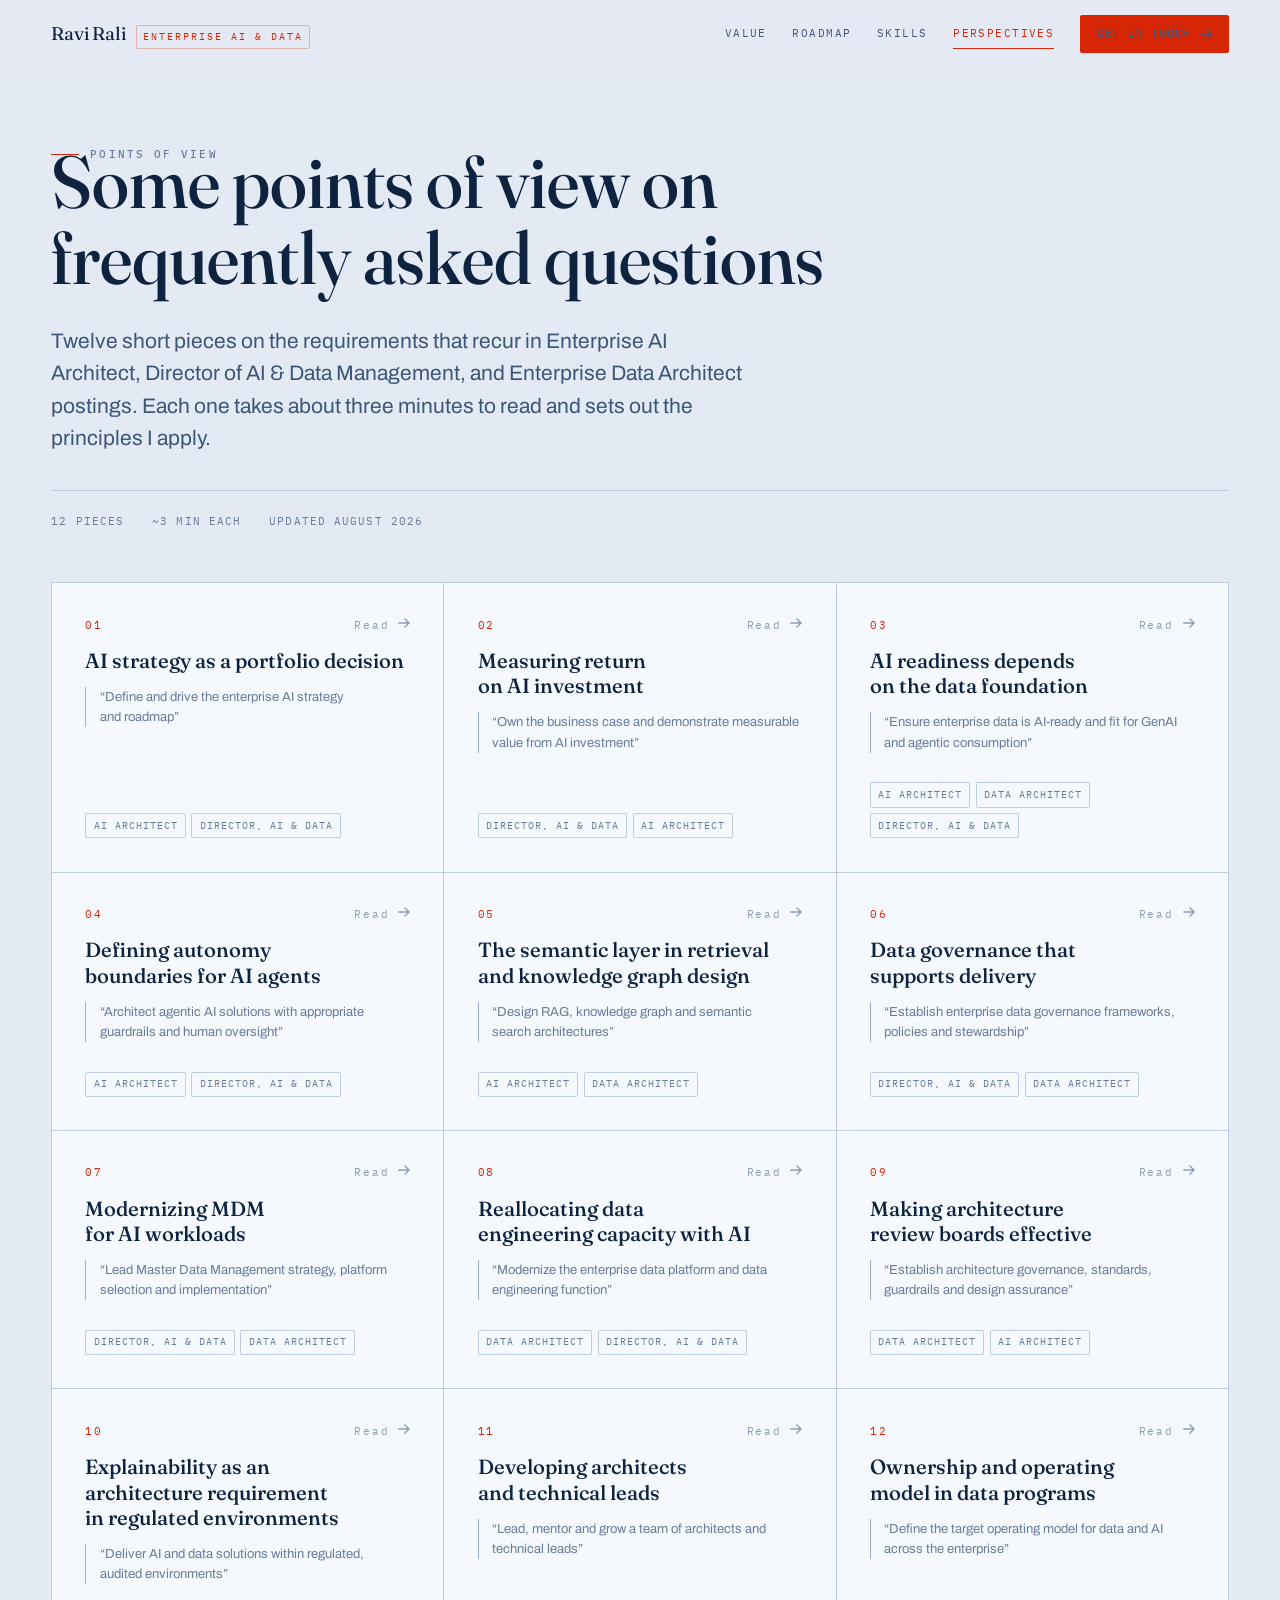
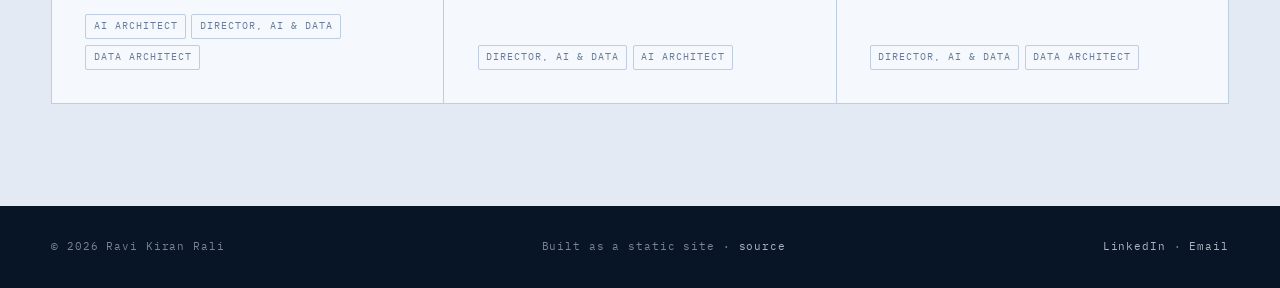
==== commit ea25776a: "Rewrite site copy in a plainer, more direct register Editorial pass across all content and the hard-" ====
--- a/perspectives/index.html
+++ b/perspectives/index.html
@@ -4,11 +4,11 @@
 <meta charset="utf-8">
 <meta name="viewport" content="width=device-width, initial-scale=1">
 <title>Perspectives — Ravi Rali</title>
-<meta name="description" content="Short points of view on AI strategy, data governance, MDM, agentic AI, architecture governance and leading architects.">
+<meta name="description" content="Short points of view on AI strategy, data governance, MDM, agentic AI, architecture governance, and developing architects.">
 <link rel="canonical" href="https://ravikrali.github.io/resume/perspectives/index.html">
 <meta property="og:type" content="website">
 <meta property="og:title" content="Perspectives — Ravi Rali">
-<meta property="og:description" content="Short points of view on AI strategy, data governance, MDM, agentic AI, architecture governance and leading architects.">
+<meta property="og:description" content="Short points of view on AI strategy, data governance, MDM, agentic AI, architecture governance, and developing architects.">
 <meta property="og:url" content="https://ravikrali.github.io/resume/perspectives/index.html">
 <meta name="twitter:card" content="summary_large_image">
 <meta name="theme-color" content="#0d2340">
@@ -40,72 +40,72 @@
 <section class="povhero">
   <div class="shell">
     <p class="eyebrow">Points of view</p>
-    <h1>What I think, before you ask me in an interview.</h1>
-    <p class="povhero__stand">Twelve short pieces answering the requirements that show up in almost every
-    Enterprise AI Architect, Director of AI &amp; Data Management and Enterprise Data Architect posting.
-    Each one is three minutes, has a position, and is willing to be wrong in public.</p>
+    <h1>Some points of view on frequently asked questions</h1>
+    <p class="povhero__stand">Twelve short pieces on the requirements that recur in Enterprise AI Architect,
+    Director of AI &amp; Data Management, and Enterprise Data Architect postings. Each one takes about three
+    minutes to read and sets out the principles I apply.</p>
     <div class="povmeta"><span>12 pieces</span><span>~3 min each</span><span>Updated August 2026</span></div>
   </div>
 </section>
 <section class="shell" style="padding-bottom:clamp(4rem,8vw,7rem)">
   <div class="povgrid"><a class="povcard" href="ai-strategy.html">
   <span class="povcard__top"><span class="povcard__num">01</span><span>Read <svg class="arw" width="12" height="12" viewBox="0 0 12 12" fill="none" aria-hidden="true"><path d="M1 6h10M7 2l4 4-4 4" stroke="currentColor" stroke-width="1.4" stroke-linecap="square"/></svg></span></span>
-  <h3>AI strategy is a portfolio decision, not a technology decision</h3>
+  <h3>AI strategy as a portfolio decision</h3>
   <p class="povcard__req">&ldquo;Define and drive the enterprise AI strategy and roadmap&rdquo;</p>
   <ul class="povcard__tags"><li class="tag">AI Architect</li><li class="tag">Director, AI &amp; Data</li></ul>
 </a><a class="povcard" href="ai-roi.html">
   <span class="povcard__top"><span class="povcard__num">02</span><span>Read <svg class="arw" width="12" height="12" viewBox="0 0 12 12" fill="none" aria-hidden="true"><path d="M1 6h10M7 2l4 4-4 4" stroke="currentColor" stroke-width="1.4" stroke-linecap="square"/></svg></span></span>
-  <h3>If you cannot measure it, you are not investing — you are hoping</h3>
+  <h3>Measuring return on AI investment</h3>
   <p class="povcard__req">&ldquo;Own the business case and demonstrate measurable value from AI investment&rdquo;</p>
   <ul class="povcard__tags"><li class="tag">Director, AI &amp; Data</li><li class="tag">AI Architect</li></ul>
 </a><a class="povcard" href="ai-ready-data.html">
   <span class="povcard__top"><span class="povcard__num">03</span><span>Read <svg class="arw" width="12" height="12" viewBox="0 0 12 12" fill="none" aria-hidden="true"><path d="M1 6h10M7 2l4 4-4 4" stroke="currentColor" stroke-width="1.4" stroke-linecap="square"/></svg></span></span>
-  <h3>There is no AI strategy without a data strategy</h3>
+  <h3>AI readiness depends on the data foundation</h3>
   <p class="povcard__req">&ldquo;Ensure enterprise data is AI-ready and fit for GenAI and agentic consumption&rdquo;</p>
   <ul class="povcard__tags"><li class="tag">AI Architect</li><li class="tag">Data Architect</li><li class="tag">Director, AI &amp; Data</li></ul>
 </a><a class="povcard" href="agentic-ai.html">
   <span class="povcard__top"><span class="povcard__num">04</span><span>Read <svg class="arw" width="12" height="12" viewBox="0 0 12 12" fill="none" aria-hidden="true"><path d="M1 6h10M7 2l4 4-4 4" stroke="currentColor" stroke-width="1.4" stroke-linecap="square"/></svg></span></span>
-  <h3>Autonomy is a spectrum you configure, not a switch you flip</h3>
+  <h3>Defining autonomy boundaries for AI agents</h3>
   <p class="povcard__req">&ldquo;Architect agentic AI solutions with appropriate guardrails and human oversight&rdquo;</p>
   <ul class="povcard__tags"><li class="tag">AI Architect</li><li class="tag">Director, AI &amp; Data</li></ul>
 </a><a class="povcard" href="knowledge-graphs-rag.html">
   <span class="povcard__top"><span class="povcard__num">05</span><span>Read <svg class="arw" width="12" height="12" viewBox="0 0 12 12" fill="none" aria-hidden="true"><path d="M1 6h10M7 2l4 4-4 4" stroke="currentColor" stroke-width="1.4" stroke-linecap="square"/></svg></span></span>
-  <h3>The semantic layer is the layer everyone skips and everyone needs</h3>
+  <h3>The semantic layer in retrieval and knowledge graph design</h3>
   <p class="povcard__req">&ldquo;Design RAG, knowledge graph and semantic search architectures&rdquo;</p>
   <ul class="povcard__tags"><li class="tag">AI Architect</li><li class="tag">Data Architect</li></ul>
 </a><a class="povcard" href="data-governance.html">
   <span class="povcard__top"><span class="povcard__num">06</span><span>Read <svg class="arw" width="12" height="12" viewBox="0 0 12 12" fill="none" aria-hidden="true"><path d="M1 6h10M7 2l4 4-4 4" stroke="currentColor" stroke-width="1.4" stroke-linecap="square"/></svg></span></span>
-  <h3>Governance should make teams faster, or it has failed</h3>
+  <h3>Data governance that supports delivery</h3>
   <p class="povcard__req">&ldquo;Establish enterprise data governance frameworks, policies and stewardship&rdquo;</p>
   <ul class="povcard__tags"><li class="tag">Director, AI &amp; Data</li><li class="tag">Data Architect</li></ul>
 </a><a class="povcard" href="mdm-ai-native.html">
   <span class="povcard__top"><span class="povcard__num">07</span><span>Read <svg class="arw" width="12" height="12" viewBox="0 0 12 12" fill="none" aria-hidden="true"><path d="M1 6h10M7 2l4 4-4 4" stroke="currentColor" stroke-width="1.4" stroke-linecap="square"/></svg></span></span>
-  <h3>Traditional MDM is now the bottleneck between you and agentic AI</h3>
+  <h3>Modernizing MDM for AI workloads</h3>
   <p class="povcard__req">&ldquo;Lead Master Data Management strategy, platform selection and implementation&rdquo;</p>
   <ul class="povcard__tags"><li class="tag">Director, AI &amp; Data</li><li class="tag">Data Architect</li></ul>
 </a><a class="povcard" href="data-engineering.html">
   <span class="povcard__top"><span class="povcard__num">08</span><span>Read <svg class="arw" width="12" height="12" viewBox="0 0 12 12" fill="none" aria-hidden="true"><path d="M1 6h10M7 2l4 4-4 4" stroke="currentColor" stroke-width="1.4" stroke-linecap="square"/></svg></span></span>
-  <h3>Half your data engineering capacity is defensive. That is the opportunity.</h3>
-  <p class="povcard__req">&ldquo;Modernise the enterprise data platform and data engineering function&rdquo;</p>
+  <h3>Reallocating data engineering capacity with AI</h3>
+  <p class="povcard__req">&ldquo;Modernize the enterprise data platform and data engineering function&rdquo;</p>
   <ul class="povcard__tags"><li class="tag">Data Architect</li><li class="tag">Director, AI &amp; Data</li></ul>
 </a><a class="povcard" href="architecture-governance.html">
   <span class="povcard__top"><span class="povcard__num">09</span><span>Read <svg class="arw" width="12" height="12" viewBox="0 0 12 12" fill="none" aria-hidden="true"><path d="M1 6h10M7 2l4 4-4 4" stroke="currentColor" stroke-width="1.4" stroke-linecap="square"/></svg></span></span>
-  <h3>An architecture review board should remove decisions, not add meetings</h3>
+  <h3>Making architecture review boards effective</h3>
   <p class="povcard__req">&ldquo;Establish architecture governance, standards, guardrails and design assurance&rdquo;</p>
   <ul class="povcard__tags"><li class="tag">Data Architect</li><li class="tag">AI Architect</li></ul>
 </a><a class="povcard" href="regulated-ai.html">
   <span class="povcard__top"><span class="povcard__num">10</span><span>Read <svg class="arw" width="12" height="12" viewBox="0 0 12 12" fill="none" aria-hidden="true"><path d="M1 6h10M7 2l4 4-4 4" stroke="currentColor" stroke-width="1.4" stroke-linecap="square"/></svg></span></span>
-  <h3>In a regulated environment, explainability is an architecture requirement</h3>
+  <h3>Explainability as an architecture requirement in regulated environments</h3>
   <p class="povcard__req">&ldquo;Deliver AI and data solutions within regulated, audited environments&rdquo;</p>
   <ul class="povcard__tags"><li class="tag">AI Architect</li><li class="tag">Director, AI &amp; Data</li><li class="tag">Data Architect</li></ul>
 </a><a class="povcard" href="leading-architects.html">
   <span class="povcard__top"><span class="povcard__num">11</span><span>Read <svg class="arw" width="12" height="12" viewBox="0 0 12 12" fill="none" aria-hidden="true"><path d="M1 6h10M7 2l4 4-4 4" stroke="currentColor" stroke-width="1.4" stroke-linecap="square"/></svg></span></span>
-  <h3>The job is building architects, not being the architect</h3>
+  <h3>Developing architects and technical leads</h3>
   <p class="povcard__req">&ldquo;Lead, mentor and grow a team of architects and technical leads&rdquo;</p>
   <ul class="povcard__tags"><li class="tag">Director, AI &amp; Data</li><li class="tag">AI Architect</li></ul>
 </a><a class="povcard" href="operating-model.html">
   <span class="povcard__top"><span class="povcard__num">12</span><span>Read <svg class="arw" width="12" height="12" viewBox="0 0 12 12" fill="none" aria-hidden="true"><path d="M1 6h10M7 2l4 4-4 4" stroke="currentColor" stroke-width="1.4" stroke-linecap="square"/></svg></span></span>
-  <h3>Most data programmes fail on ownership, not on technology</h3>
+  <h3>Ownership and operating model in data programs</h3>
   <p class="povcard__req">&ldquo;Define the target operating model for data and AI across the enterprise&rdquo;</p>
   <ul class="povcard__tags"><li class="tag">Director, AI &amp; Data</li><li class="tag">Data Architect</li></ul>
 </a></div>
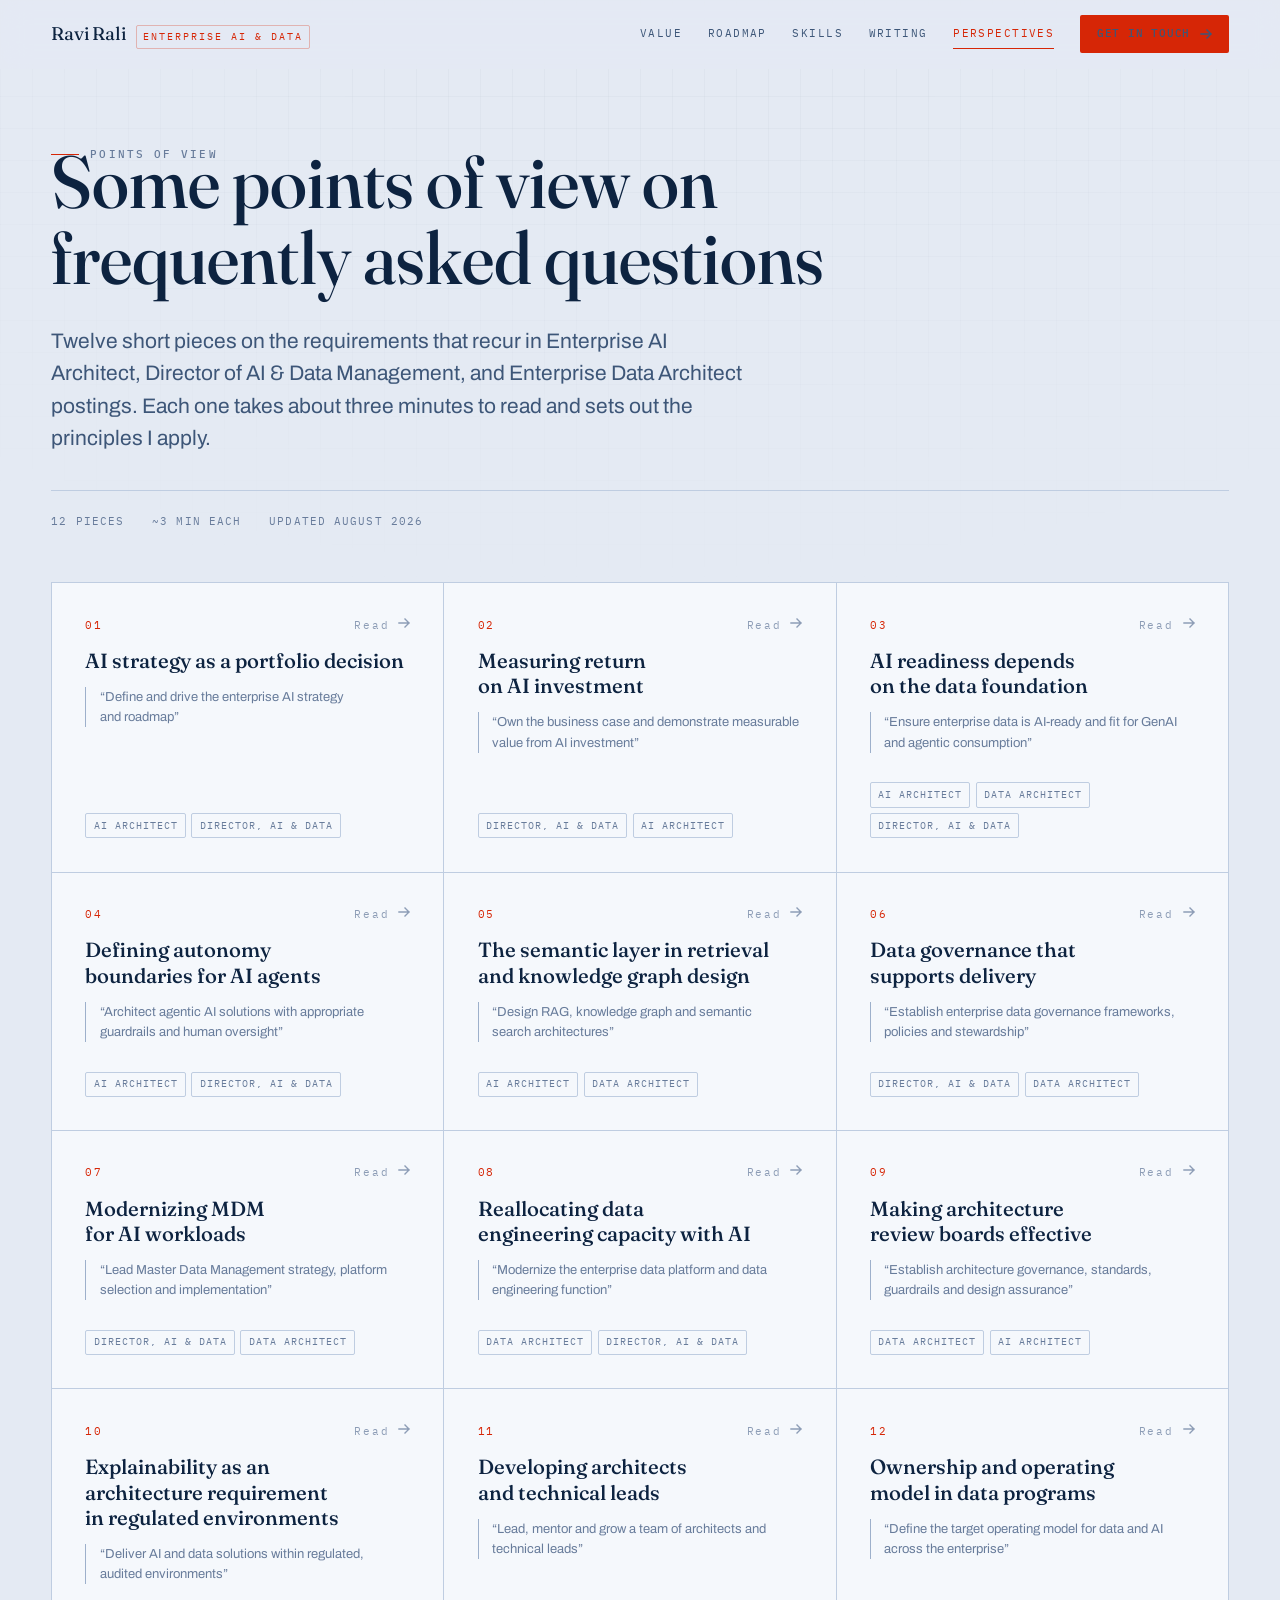
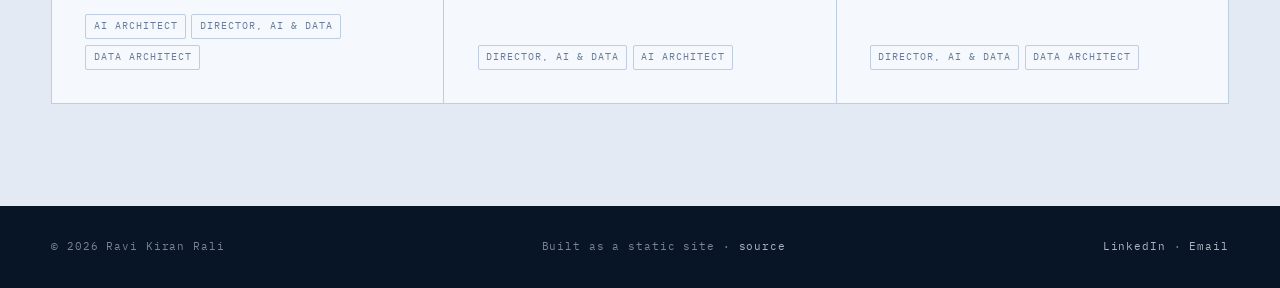
==== commit 378091db: "Add Writing section listing recent LinkedIn articles and posts Five published pieces, newest first, " ====
--- a/perspectives/index.html
+++ b/perspectives/index.html
@@ -31,6 +31,7 @@
       <a href="../index.html#value">Value</a>
       <a href="../index.html#roadmap">Roadmap</a>
       <a href="../index.html#skills">Skills</a>
+      <a href="../index.html#writing">Writing</a>
       <a class="nav-keep" href="../perspectives/index.html" aria-current="page">Perspectives</a>
       <a class="btn" href="../index.html#contact">Get in touch <svg class="arw" width="12" height="12" viewBox="0 0 12 12" fill="none" aria-hidden="true"><path d="M1 6h10M7 2l4 4-4 4" stroke="currentColor" stroke-width="1.4" stroke-linecap="square"/></svg></a>
     </nav>
--- a/assets/css/site.css
+++ b/assets/css/site.css
@@ -1271,3 +1271,80 @@
   .contact { background: #fff; color: #000; border-top: 2px solid #000; }
   .contact h2, .contact p { color: #000; }
 }
+
+/* --------- 14. Writing / published --------------------------------------- */
+
+.writing { border-top: 1px solid var(--navy); }
+
+.writ {
+  display: grid;
+  grid-template-columns: minmax(0, 8.5rem) minmax(0, 1fr);
+  gap: .9rem 2.5rem;
+  padding: 1.9rem 1.1rem 1.9rem 0;
+  border-bottom: 1px solid var(--rule-soft);
+  transition: background .28s var(--ease), padding-left .28s var(--ease);
+}
+.writ:hover { background: var(--surface); padding-left: 1.1rem; }
+@media (max-width: 720px) {
+  .writ { grid-template-columns: 1fr; gap: .5rem; }
+  .writ:hover { padding-left: 0; }
+}
+
+.writ__meta { display: flex; flex-direction: column; align-items: flex-start; gap: .6rem; }
+@media (max-width: 720px) { .writ__meta { flex-direction: row; align-items: center; gap: .8rem; } }
+
+.writ__date {
+  font-family: var(--mono);
+  font-size: var(--t-xs);
+  letter-spacing: .13em;
+  text-transform: uppercase;
+  color: var(--flame);
+}
+.writ__kind {
+  font-family: var(--mono);
+  font-size: 10px;
+  letter-spacing: .14em;
+  text-transform: uppercase;
+  color: var(--ink-3);
+  border: 1px solid var(--rule);
+  padding: .2rem .45rem;
+  border-radius: 2px;
+}
+
+.writ__title {
+  font-family: var(--display);
+  font-variation-settings: "opsz" 30, "SOFT" 10;
+  font-size: clamp(1.15rem, 1.7vw, 1.45rem);
+  line-height: 1.24;
+  color: var(--navy);
+}
+.writ__title a { text-decoration: none; transition: color .2s var(--ease); }
+.writ__title a:hover { color: var(--flame); }
+
+.writ__desc {
+  font-size: var(--t-sm);
+  line-height: 1.62;
+  color: var(--ink-2);
+  margin-top: .7rem;
+  max-width: 70ch;
+}
+
+.writ__links {
+  display: flex;
+  flex-wrap: wrap;
+  gap: .5rem 1.6rem;
+  margin-top: 1rem;
+  font-family: var(--mono);
+  font-size: var(--t-xs);
+  letter-spacing: .04em;
+}
+.writ__links a {
+  color: var(--flame);
+  text-decoration: none;
+  display: inline-flex;
+  align-items: baseline;
+  gap: .45rem;
+}
+.writ__links a:hover { text-decoration: underline; }
+.writ__links a.is-secondary { color: var(--ink-3); }
+.writ__links a.is-secondary:hover { color: var(--navy); }
